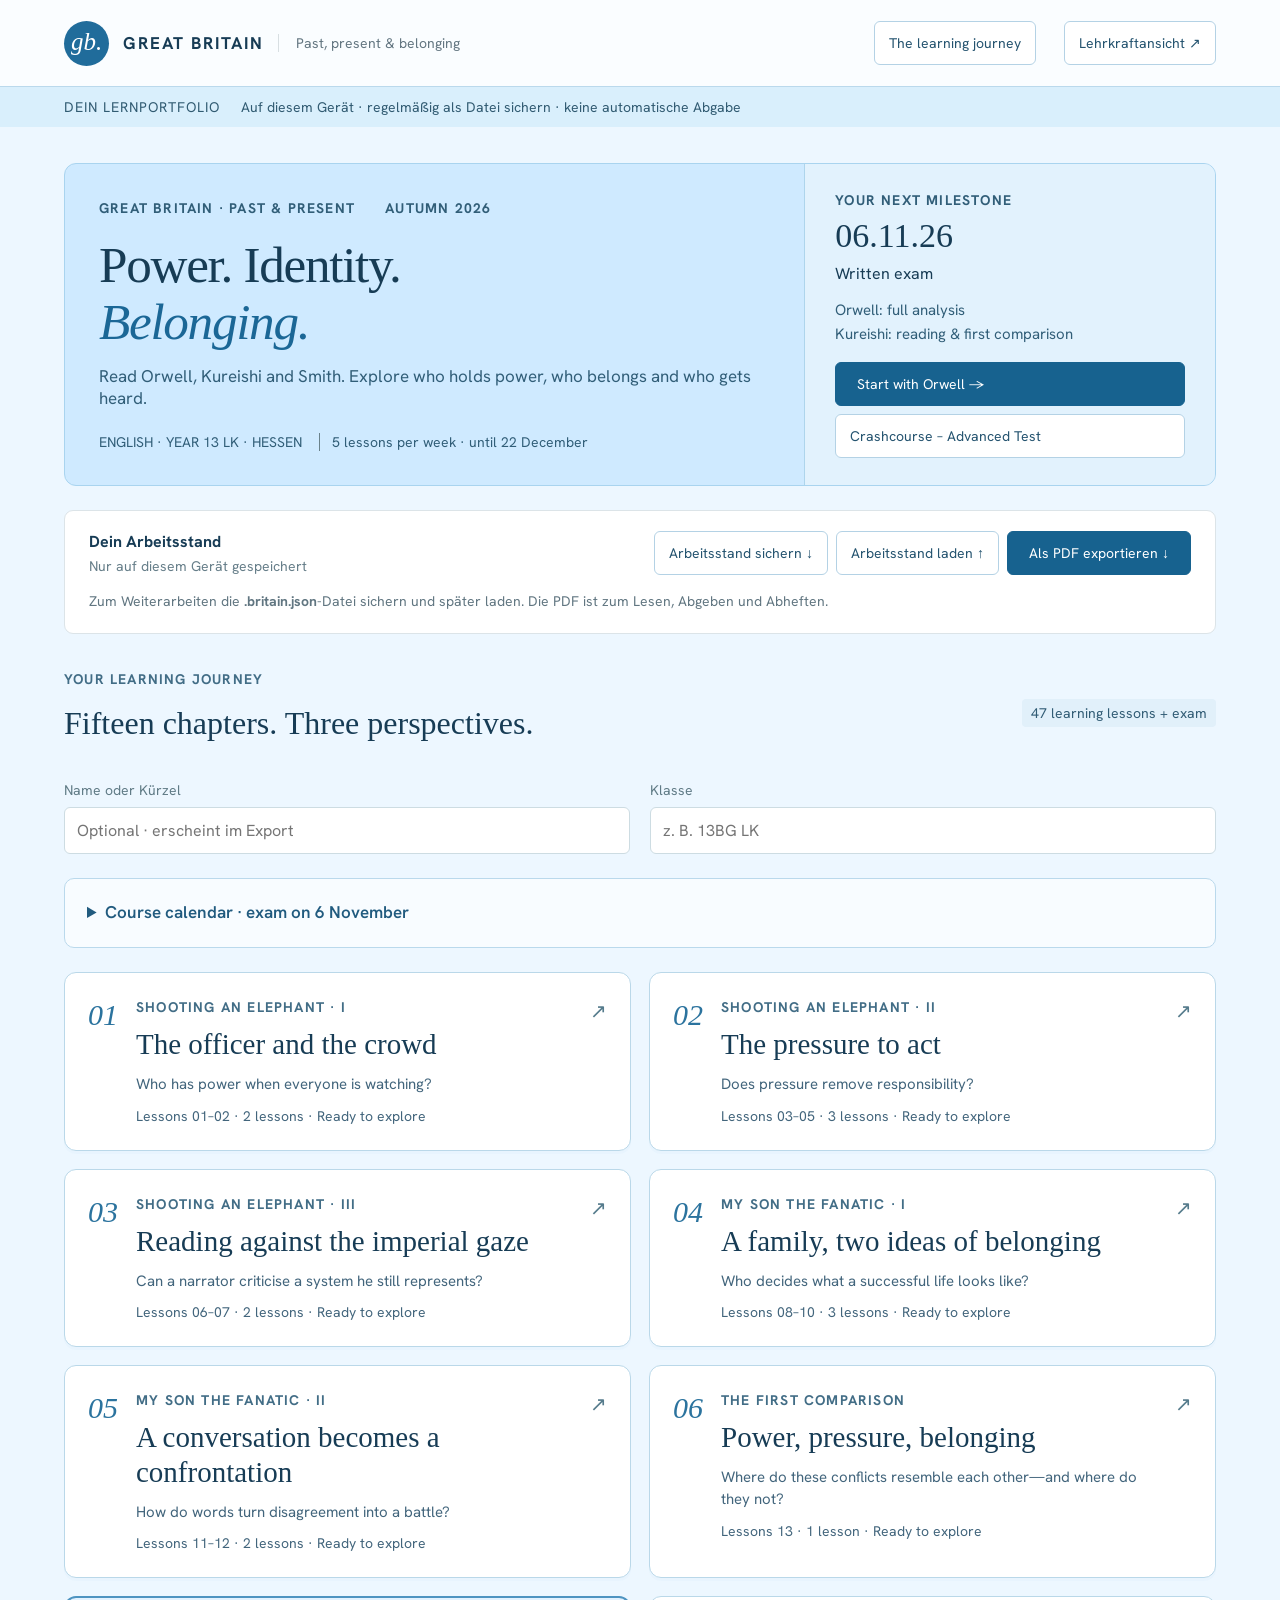
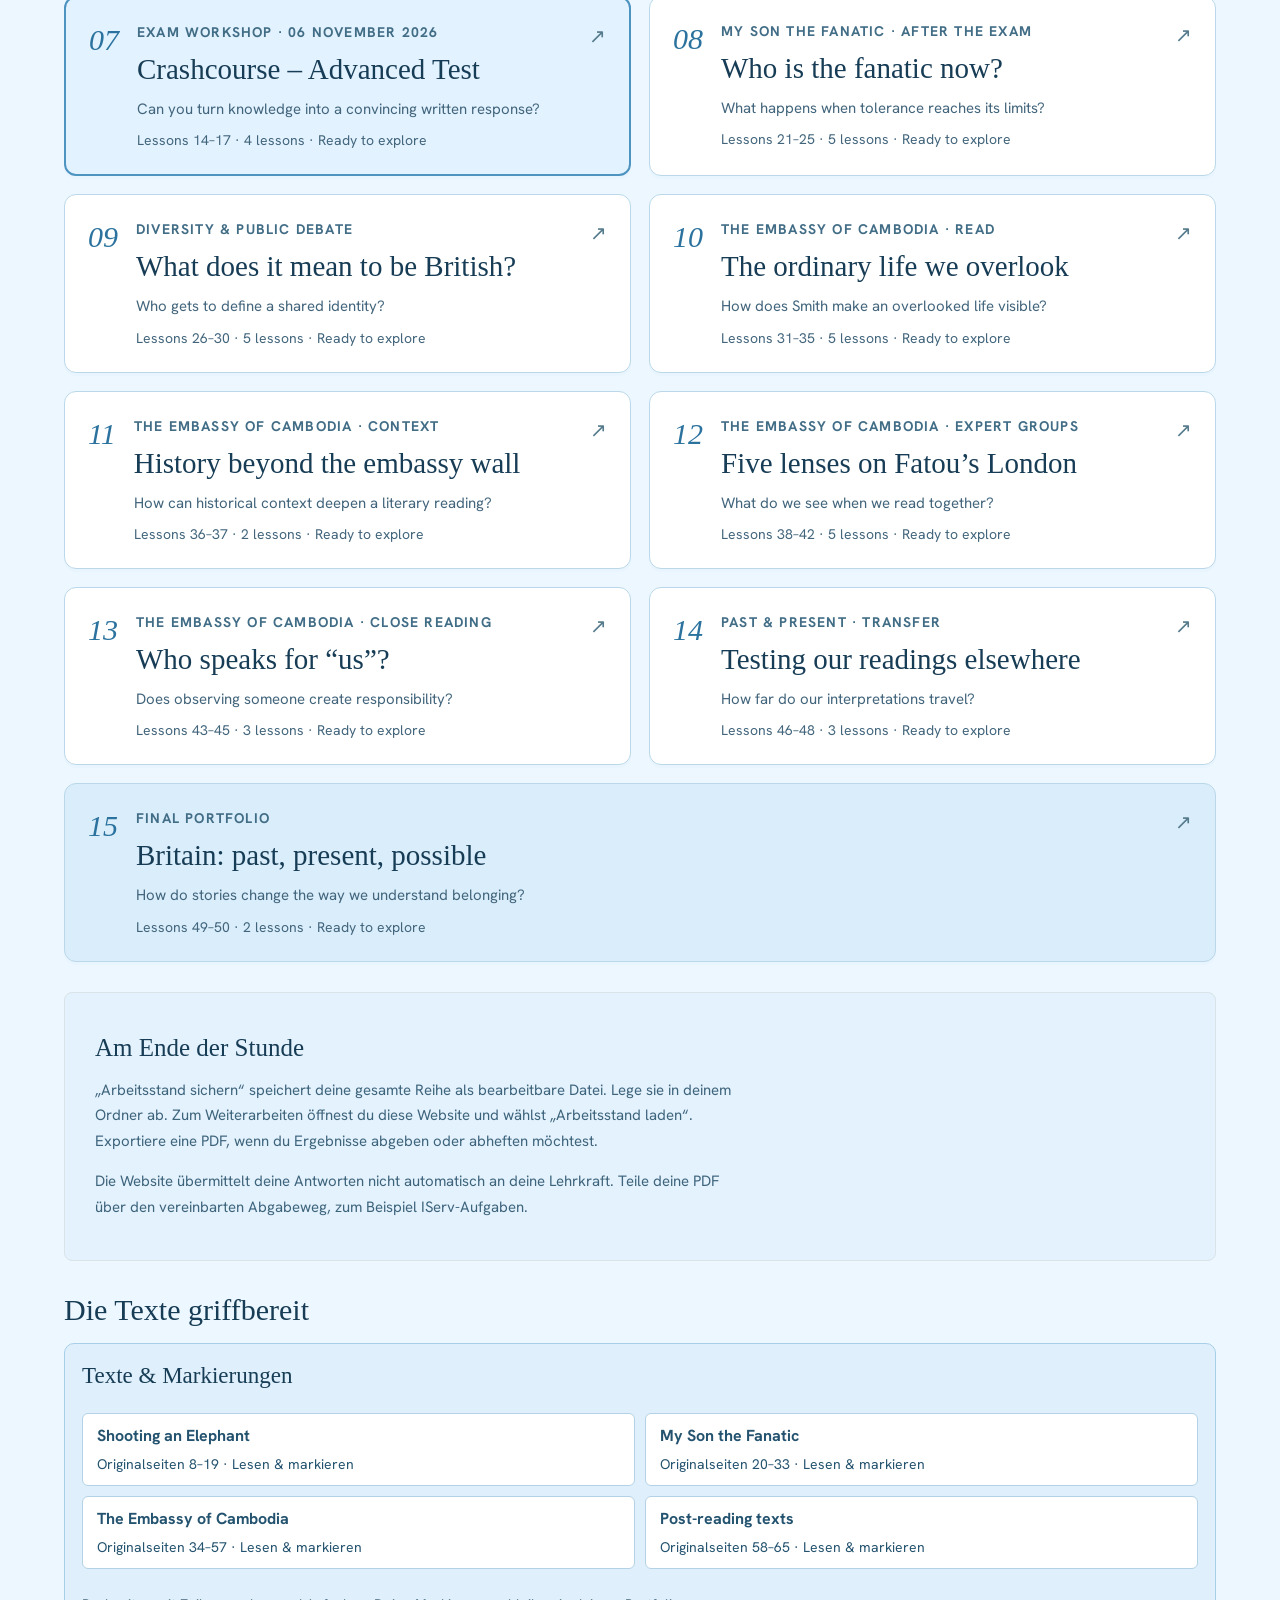
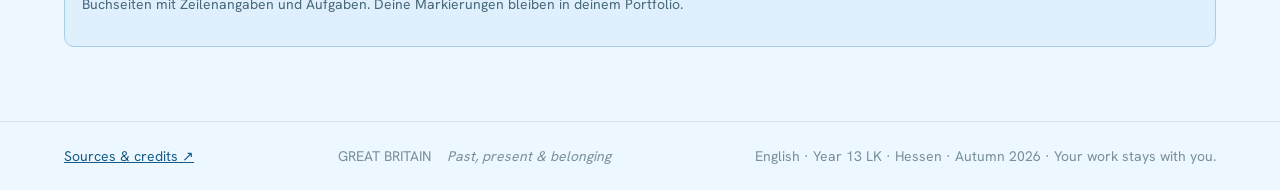
==== index.html @ 374d1ea5 "Add reading quizzes and chapter-specific shared class records" ====
<!doctype html>
<html lang="en"><head><meta charset="utf-8"><meta name="viewport" content="width=device-width,initial-scale=1"><title>Great Britain · Past, present & belonging</title><meta name="description" content="English Year 13 LK: Orwell, Kureishi and Smith. Personal learning portfolio and advanced exam workshop."><link rel="icon" href="data:image/svg+xml,%3Csvg xmlns='http://www.w3.org/2000/svg' viewBox='0 0 40 40'%3E%3Crect width='40' height='40' rx='10' fill='%2317638f'/%3E%3Ctext x='20' y='29' text-anchor='middle' font-size='29' fill='%23fff' font-family='Georgia'%3Eg%3C/text%3E%3C/svg%3E"><link rel="stylesheet" href="style.css"><link rel="stylesheet" href="course.css?v=20261002-1"></head><body><a class="skip-link" href="#overview">Skip to learning journey</a>
<header><a class="brand" href="#overview" aria-label="Great Britain course overview"><span class="brandmark">gb.</span><strong>GREAT BRITAIN</strong><span class="brand-sub">Past, present & belonging</span></a><div class="header-right"><button id="overview-link" class="quiet">The learning journey</button><button id="role" class="quiet">Lehrkraftansicht ↗</button></div></header>
<div class="demo" lang="de">DEIN LERNPORTFOLIO <span>Auf diesem Gerät · regelmäßig als Datei sichern · keine automatische Abgabe</span></div>
<main id="student">
 <section class="intro"><div class="intro-copy"><div class="eyebrow" id="chapter-theme">GREAT BRITAIN & IDENTITY <span>AUTUMN 2026</span></div><h1 id="chapter-title">Power. Identity.<br><i>Belonging.</i></h1><p id="chapter-intro">Explore a country through its places, voices and choices.</p><div class="meta" id="chapter-meta">ENGLISH · Q3 · Year 13 LK · HESSEN <span>5 lessons per week · until 22 December</span></div></div><aside class="course-anchor" aria-label="Course milestones"><span class="eyebrow">YOUR NEXT MILESTONE</span><strong>06.11.26</strong><span>Written exam</span><p>Orwell: full analysis<br>Kureishi: reading & first comparison</p><button class="primary" id="quick-start">Start with Orwell →</button><button class="quiet" id="quick-crash">Crashcourse – Advanced Test</button></aside></section>
 <section class="portfolio-bar" aria-label="Save and load your work" lang="de"><div><strong>Dein Arbeitsstand</strong><small id="save-status" role="status">Nur auf diesem Gerät gespeichert</small></div><div class="file-actions"><button class="quiet" id="save-work">Arbeitsstand sichern ↓</button><button class="quiet" id="load-work">Arbeitsstand laden ↑</button><button class="primary" id="export-pdf">Als PDF exportieren ↓</button></div><p>Zum Weiterarbeiten die <b>.britain.json</b>-Datei sichern und später laden. Die PDF ist zum Lesen, Abgeben und Abheften.</p><div id="file-result" role="status" hidden></div></section>
 <div id="overview"></div>
 <div id="lesson" hidden><nav class="steps" aria-label="Learning steps"></nav>
 <div class="input-toolbar"><button class="back-link" id="back-overview">← All chapters</button><button id="pencil-mode" class="quiet" aria-pressed="false" aria-controls="pencil-guide">✎ Apple Pencil</button></div>
 <details id="pencil-guide" class="pencil-guide" lang="de" hidden><summary>Mit dem Apple Pencil schreiben</summary><p>Die Schreibfelder sind jetzt größer. Aktiviere auf deinem iPad unter <b>Einstellungen → Apple Pencil → Kritzeln</b> die Handschrifterkennung und schreibe direkt in ein Textfeld. Das iPad wandelt deine Handschrift in Text um. Kontrolliere erkannte Wörter vor dem Export.</p><p>Du brauchst ein kompatibles iPad und einen unterstützten Stift. Die Website kann „Kritzeln“ nicht selbst einschalten; die Tastatur bleibt nutzbar.</p><a href="https://support.apple.com/de-de/guide/ipad/ipad355ab2a7/ipados" target="_blank" rel="noopener">Apples Anleitung öffnen ↗</a></details>
 <div class="workspace"><article id="content"></article><aside id="companion"></aside></div></div>
</main>
<main id="teacher" hidden></main>
<dialog id="import-dialog" lang="de" aria-labelledby="import-title"><h2 id="import-title">Arbeitsstand laden</h2><div id="import-preview"></div><p>Das Laden ersetzt die aktuell geöffneten Antworten der gesamten Reihe. Sichere deinen bisherigen Stand vorher, wenn du ihn behalten möchtest.</p><div class="dialog-actions"><button class="quiet" id="before-import">Bisherigen Stand sichern</button><button class="quiet" id="cancel-import">Abbrechen</button><button class="primary" id="confirm-import">Diesen Stand laden</button></div></dialog>
<dialog id="pdf-dialog" lang="de" aria-labelledby="pdf-title"><h2 id="pdf-title">Dein Portfolio als PDF</h2><p>Die PDF enthält deine Antworten, Notizen und Rückmeldungen. Sie wird auf diesem Gerät erstellt.</p><label for="pdf-scope">Umfang</label><select id="pdf-scope"><option value="all">Gesamte Reihe</option><option value="current">Aktuelles Kapitel</option></select><p class="source">Auf dem iPad: PDF öffnen → Teilen → „In Dateien sichern“. Zum späteren Bearbeiten zusätzlich „Arbeitsstand sichern“ verwenden.</p><div class="dialog-actions"><button class="quiet" id="cancel-pdf">Abbrechen</button><button class="primary" id="create-pdf">PDF erstellen</button></div><p id="pdf-status" role="status"></p></dialog>
<input id="work-file" type="file" accept=".json,.britain.json,application/json" hidden>
<footer><a href="sources.html" target="_blank" rel="noopener">Sources & credits ↗</a><span>GREAT BRITAIN <i>Past, present & belonging</i></span><span>English · Year 13 LK · Hessen · Autumn 2026 · Your work stays with you.</span></footer><div class="toast" id="toast" role="status" hidden></div>
<script src="jspdf.umd.min.js"></script><script src="course.js"></script><script src="learning-data.js?v=20261002-1"></script><script src="ai-config.js?v=20261002-1"></script><script src="learning-extras.js?v=20261002-1"></script><script src="portfolio.js?v=20261002-1"></script><script src="app.js?v=20261002-1"></script><script src="reader.js"></script>
</body></html>
---- style.css ----
@font-face{font-family:Hanken;src:url('hanken.woff2');font-display:swap}*{box-sizing:border-box}html{font-size:16px}body{margin:0;background:#f7f5f6;color:#381e27;font-family:Hanken,Arial,sans-serif}button,textarea{font:inherit}button,a{touch-action:manipulation}button{cursor:pointer}button:focus-visible,a:focus-visible,summary:focus-visible,textarea:focus-visible{outline:3px solid #cd8c37;outline-offset:4px}header{height:87px;display:flex;align-items:center;justify-content:space-between;padding:0 5%;background:white;border-bottom:1px solid #e1e6e8}.brand{display:flex;align-items:center;gap:14px;text-decoration:none;color:inherit}.brandmark{font:italic 34px Georgia;background:#6a2037;color:white;border-radius:50%;width:45px;height:45px;text-align:center;padding-top:2px}.brand strong{letter-spacing:3px;font-size:17px}.brand-sub{border-left:1px solid #d8dfe2;padding-left:17px;color:#637681;font-size:14px}.header-right{display:flex;align-items:center;gap:28px}.class,.eyebrow{font-size:12px;font-weight:700;letter-spacing:1.8px}.quiet{border:1px solid #cad6da;border-radius:6px;background:white;padding:10px 14px;font-size:14px;color:#381e27}.demo{padding:9px 5%;background:#efe6ea;color:#4a606c;font-size:12px;letter-spacing:1px}.demo span{letter-spacing:0;margin-left:16px}main{max-width:1440px;margin:auto;padding:36px 5% 50px}.intro{display:grid;grid-template-columns:1.65fr 1fr;background:#4b1426;border-radius:12px;overflow:hidden;color:white}.intro-copy{padding:30px 34px}.eyebrow{color:#708591}.intro .eyebrow{color:#eed0d9}.eyebrow span{margin-left:25px;font-size:11px;opacity:.65}h1{font:normal clamp(36px,4vw,60px)/1.12 Georgia,serif;letter-spacing:-1.7px;margin:19px 0 14px}h1 i{color:#e7b8c5;font-weight:normal}.intro p{font-size:17px;color:#f0dfe4;margin:0 0 24px}.meta{font-size:13px;color:#ead4dd;display:flex;gap:5px;flex-wrap:wrap}.meta span{border-left:1px solid #6a828b;margin-left:12px;padding-left:12px}.landscape{position:relative;background:#cdeafa;min-height:215px}.landscape span{position:absolute;bottom:20px;right:20px;font-size:11px;letter-spacing:2px;color:white;text-shadow:0 1px 4px black}.steps{display:flex;border-bottom:1px solid #d8e1e5;margin:30px 0 28px;gap:10px}.steps button{flex:1;text-align:left;border:0;background:transparent;padding:14px 8px 19px;color:#627682;font-size:15px;border-bottom:3px solid transparent}.steps button span{display:inline-flex;align-items:center;justify-content:center;border:1px solid #d0dce1;border-radius:50%;width:29px;height:29px;margin-right:9px;font-size:12px}.steps button[aria-current]{color:#77253b;border-bottom-color:#77253b;font-weight:700}.steps button[aria-current] span{background:#77253b;color:white;border-color:#77253b}.workspace{display:grid;grid-template-columns:minmax(0,1fr) 280px;gap:34px}article#content{background:white;border:1px solid #e1e6e8;border-radius:9px;padding:32px 42px;min-height:530px}.content-top{display:flex;justify-content:space-between;align-items:center;gap:15px}.content-top .eyebrow{font-size:11px}.tag{font-size:12px;color:#6a7a83;background:#f0f4f5;padding:5px 9px;border-radius:4px}h2{font:normal 30px/1.25 Georgia;margin:14px 0}h3{font:normal 22px/1.3 Georgia}.lead{color:#5a6f7a;line-height:1.65;margin:10px 0 25px;font-size:16px}.story{border-top:1px solid #e5ebed;padding-top:10px;counter-reset:para}.story p{font:18px/1.95 Georgia;color:#34434a;position:relative;margin:19px 0;padding-left:28px}.story p:before{counter-increment:para;content:counter(para);position:absolute;left:0;top:4px;font:11px Hanken,Arial;color:#90a0a7}.story p:first-child:first-letter{font-size:42px;float:left;line-height:1.2;margin-right:4px}.source{font-size:12px;color:#70828b;line-height:1.6}.actions{margin-top:28px;border-top:1px solid #e0e8eb;padding-top:22px;display:flex;justify-content:space-between;gap:16px;align-items:center}.primary{background:#77253b;color:white;border:1px solid #77253b;padding:12px 21px;border-radius:6px;font-size:14px}.primary:hover{background:#8d354a}.secondary{padding:12px 18px;border:1px solid #cbd7dc;background:white;border-radius:6px;color:#294957;font-size:14px}.actions small{font-size:12px;color:#73848d}.aside-heading{font-size:11px;letter-spacing:2px;display:flex;justify-content:space-between;padding:3px 0 18px;color:#65808b}.aside-heading span{font-size:19px}aside section{padding:19px 0;border-top:1px solid #d7e0e5}aside h2{font-size:28px;line-height:1.3}aside p{color:#667a85;font-size:14px;line-height:1.7}details{border-top:1px solid #d7e0e5;padding:17px 0}summary{cursor:pointer;font-size:15px;font-weight:600}dl{font-size:14px}dt{margin-top:17px;color:#294c59}dd{margin:5px 0;color:#6b7c86;line-height:1.5}.note label{font:20px Georgia}.note textarea{margin-top:14px;height:125px;background:#edf1f3;border:1px solid #d9e1e5;padding:12px;font-size:14px;width:100%;border-radius:5px;resize:vertical}.note small{font-size:12px;color:#6d808b;display:block;margin-top:8px}textarea{color:#233f4c}textarea::placeholder{color:#7d8c95}footer{max-width:1440px;margin:auto;padding:25px 5%;border-top:1px solid #dae3e7;display:flex;justify-content:space-between;color:#78909b;font-size:12px;gap:20px}footer i{margin-left:12px}.dilemma{display:grid;grid-template-columns:1fr 1fr;gap:20px}.field label{font-size:15px;display:block;font-weight:600;margin-bottom:10px}.field textarea{width:100%;min-height:150px;border:1px solid #ced9df;border-radius:6px;padding:15px;line-height:1.6;resize:vertical}.field small{display:block;color:#647985;font-size:13px;margin:8px 0 22px}.field.full{margin-top:24px}.writing{min-height:320px!important;font-family:Georgia!important;font-size:18px!important;line-height:1.9!important}.word-count{text-align:right;color:#6d7e88;font-size:12px;margin-top:8px}.prompt{background:#eef3f5;border-left:3px solid #829da8;padding:14px 18px;font-size:15px;line-height:1.7;margin:22px 0}.check{display:flex;gap:12px;margin:18px 0;font-size:16px;line-height:1.5}.check input{width:19px;height:19px;accent-color:#254d5d}.review-text{white-space:pre-wrap;font:17px/1.8 Georgia;background:#f7f5f6;padding:20px;border-radius:6px;max-height:360px;overflow:auto}.success{background:#e5f0ed;padding:17px;border-radius:6px;color:#24574e;line-height:1.6}.teacher-heading{display:flex;align-items:center;justify-content:space-between;gap:24px;margin:20px 0 36px}.teacher-heading h1{font-size:42px}.teacher-heading p{color:#607985}.teacher-layout{display:grid;grid-template-columns:290px 1fr;gap:30px}.submissions h2{font-size:24px}.submissions h2 span{font:12px Hanken;display:block;margin-top:8px;color:#748b95}.submission{display:block;width:100%;text-align:left;padding:20px;margin:12px 0;background:white;border:1px solid #dce4e8;border-radius:7px;color:#244652}.submission strong{display:block;font-size:16px}.submission span{display:block;font-size:13px;color:#74858c;margin-top:7px}.submission.selected{border:2px solid #345966;background:#edf3f5}.teacher-paper{background:white;border:1px solid #dce4e8;border-radius:9px;padding:32px}.toast{position:fixed;bottom:24px;left:50%;transform:translateX(-50%);padding:14px 22px;border-radius:7px;background:#5b1b30;color:white;box-shadow:0 5px 20px #0002;font-size:14px;z-index:3}.feedback{margin-top:20px;background:#e9f2ef;padding:18px;border-radius:6px}.feedback p{white-space:pre-wrap}.empty{padding:40px 0;color:#70838e;line-height:1.8}button:disabled{cursor:default;opacity:.5}[hidden]{display:none!important}@media(min-width:1500px){main{padding-left:60px;padding-right:60px}}@media(max-width:1050px){.brand-sub{display:none}.workspace{grid-template-columns:minmax(0,1fr) 230px;gap:20px}article#content{padding:25px}.steps button{font-size:13px}.intro-copy{padding:25px}.meta span{display:none}}@media(max-width:760px){header{height:74px;padding:0 5%;gap:10px}.class{display:none}.quiet{font-size:12px;padding:9px}.brand{gap:9px}.brand strong{font-size:14px}.demo{font-size:10px;line-height:1.7}.demo span{display:block;margin:0}main{padding-top:22px}.intro{grid-template-columns:1fr}.intro-copy{padding:24px}.intro h1{font-size:39px}.intro .eyebrow span{display:none}.landscape{min-height:100px;background-position:center 40%}.landscape span{font-size:10px;bottom:12px}.steps{display:grid;grid-template-columns:1fr 1fr;gap:0;margin-top:16px}.steps button{padding:12px 3px;font-size:13px}.workspace,.teacher-layout{grid-template-columns:1fr}.workspace aside{display:grid;grid-template-columns:1fr;gap:0}.story p{font-size:17px;padding-left:20px}article#content{padding:22px 19px}.dilemma{grid-template-columns:1fr}.actions{flex-wrap:wrap}.teacher-heading{display:block}.teacher-heading h1{font-size:34px}.teacher-heading button{margin-top:15px}.teacher-paper{padding:22px}footer{flex-direction:column;line-height:1.6}.eyebrow{font-size:11px}h2{font-size:27px}}

/* Tablet reading and native Apple Pencil text entry. */
.input-toolbar{display:flex;align-items:center;justify-content:space-between;gap:16px;margin:-8px 0 20px}.input-toolbar>span{font-size:11px;letter-spacing:1.8px;color:#708591}.input-toolbar button{min-height:44px;font-size:14px}.input-toolbar button[aria-pressed="true"]{background:#77253b;color:white;border-color:#77253b}.pencil-guide{padding:20px 24px;margin:0 0 24px;background:#e9f0f3;border:1px solid #cbdbe1;border-radius:8px;font-size:15px;line-height:1.65}.pencil-guide p{margin:8px 0;color:#4c6572}.pencil-guide a{color:#234e60;display:inline-block;min-height:44px;padding-top:10px}.pencil-mode .field textarea{min-height:250px;font-size:20px;line-height:1.9;padding:22px}.pencil-mode .field .writing{min-height:440px!important;font-size:21px!important;line-height:2!important}.pencil-mode .note textarea{min-height:210px;font-size:18px;line-height:1.8;padding:18px}textarea{scroll-margin-block:90px;max-width:100%;font-size:16px}.field textarea{font-size:16px}.note textarea{font-size:16px}.check{min-height:44px;align-items:center}.check input{flex-shrink:0}.quiet,.primary,.secondary,summary{min-height:44px}summary{display:list-item;padding:10px 0}details{padding:7px 0}.steps button{min-height:54px;font-size:14px}.workspace>*,.teacher-layout>*{min-width:0}.review-text, .story, .feedback{overflow-wrap:anywhere}
@media(min-width:761px) and (max-width:900px){.workspace{grid-template-columns:1fr}.workspace aside{display:grid;grid-template-columns:1fr 1fr;gap:0 28px}.aside-heading{grid-column:1/-1}article#content{padding:30px 36px}.intro{grid-template-columns:1.8fr 1fr}.intro h1{font-size:42px}.intro .eyebrow span{display:none}.teacher-layout{grid-template-columns:230px minmax(0,1fr);gap:20px}.teacher-paper{padding:24px}.teacher-heading h1{font-size:36px}.header-right{gap:14px}.class{font-size:11px}.steps button{padding-left:2px;padding-right:2px}.steps button span{margin-right:5px}}
@media(pointer:coarse){textarea{font-size:16px}.field textarea{min-height:190px}.note textarea{min-height:150px}.steps button{min-height:60px}.quiet,.primary,.secondary{padding-top:13px;padding-bottom:13px}}
@media(max-width:760px){.pencil-guide{padding:18px}.pencil-mode .field .writing{min-height:350px!important}.input-toolbar{margin-top:0}}
@media(prefers-reduced-motion:reduce){html{scroll-behavior:auto}}
---- course.css ----
.portfolio-bar{background:white;border:1px solid #dce4e8;border-radius:9px;padding:20px 24px;margin:24px 0;display:flex;flex-wrap:wrap;align-items:center;justify-content:space-between;gap:15px}.portfolio-bar strong{font-size:16px}.portfolio-bar small{display:block;color:#667e89;font-size:12px;margin-top:5px}.portfolio-bar p{flex-basis:100%;font-size:13px;color:#617681;margin:0;line-height:1.65}.file-actions{display:flex;gap:8px;flex-wrap:wrap}.file-actions button{font-size:13px}.overview-heading{display:flex;justify-content:space-between;align-items:center;margin:34px 0 20px;gap:16px}.overview-heading h2{font-size:32px}.chapter-grid{display:grid;grid-template-columns:1fr 1fr;gap:18px}.chapter-card{display:flex;align-items:flex-start;gap:18px;text-align:left;padding:25px 23px;background:white;border:1px solid #dbe4e8;border-radius:9px;color:#381e27;transition:border-color .2s,transform .2s}.chapter-card:hover{border-color:#608694;transform:translateY(-2px)}.chapter-card:last-child{grid-column:1/-1;background:#e8eff2}.chapter-number{font:italic 30px Georgia;color:#91a8b2}.card-content{display:flex;flex-direction:column;gap:11px;flex:1}.card-content .eyebrow{font-size:10px;letter-spacing:1.5px}.card-content strong{font:27px/1.2 Georgia}.card-content>span:not(.eyebrow){font-size:15px;color:#657d89;line-height:1.5}.card-content small{font-size:12px;color:#688390}.card-arrow{font-size:20px;color:#557b8c}.profile-fields{display:flex;gap:20px;margin:24px 0}.profile-fields label{display:block;flex:1;font-size:13px;color:#607b86}.profile-fields input{display:block;width:100%;margin-top:8px;padding:12px;border:1px solid #cddce2;border-radius:6px;background:#fff;color:#294652;font:16px Hanken,Arial}.end-of-lesson{margin-top:30px;padding:25px 30px;border:1px solid #d9e3e8;border-radius:8px}.end-of-lesson h2{font-size:25px}.end-of-lesson p{font-size:15px;line-height:1.7;color:#58737f;max-width:80ch}.back-link{border:0;background:transparent;color:#3e687b;padding:12px 0;min-height:44px;font-size:14px}.material-links{display:flex;flex-direction:column;gap:6px;margin:12px 0}.material-links a{color:#355e72;font-size:14px;line-height:1.6;padding:8px 0;overflow-wrap:anywhere;text-underline-offset:4px}.select-label{display:block;font-size:15px;margin:12px 0}select{font:16px Hanken,Arial;background:white;border:1px solid #cbd9df;color:#381e27;padding:12px;border-radius:6px;max-width:100%}.answers-review{margin-bottom:24px}.teacher-notice{padding:24px;border:1px solid #d4e0e5;background:#eaf0f3;border-radius:8px;font-size:15px;line-height:1.7}.teacher-notice button{margin-right:10px}.week-strip{display:grid;grid-template-columns:repeat(5,1fr);gap:12px;margin:24px 0}.week-strip>div{background:white;border:1px solid #dbe3e7;padding:16px;border-radius:7px}.week-strip span{display:block;font-size:13px;line-height:1.6;margin-top:9px;color:#66808b}.teacher-unit{margin:15px 0;background:white;border:1px solid #dce5e9;border-radius:8px;padding:20px 25px}.teacher-unit summary{font:23px/1.5 Georgia}.teacher-unit summary span{font:14px Hanken;margin-right:12px;color:#72909b}.teacher-unit summary small{font:12px Hanken;float:right;color:#71909a;margin-top:8px}.teacher-unit h4{font-weight:600;font-size:15px;margin-top:25px}.teacher-unit .review-text{max-height:250px}dialog{color:#381e27;border:1px solid #c9d8df;border-radius:12px;padding:30px;max-width:620px;width:calc(100% - 32px);max-height:85dvh;overflow:auto;box-shadow:0 20px 80px #10263033}dialog::backdrop{background:#10263177}dialog h2{margin-top:0}dialog p{line-height:1.7;font-size:15px}dialog label{display:block;margin:20px 0 10px}.dialog-actions{display:flex;gap:10px;justify-content:flex-end;flex-wrap:wrap;margin-top:24px}#file-result{width:100%;font-size:14px;line-height:1.8;color:#355d6d}#file-result a{color:#214b60;margin:0 8px;text-underline-offset:4px}#file-result button{margin-left:10px}#pdf-status{color:#815027}#content .field:first-child{margin-top:0}.content-top .tag{max-width:50%;text-align:right}a:focus-visible,input:focus-visible,select:focus-visible{outline:3px solid #bd8a4c;outline-offset:3px}.toast{max-width:calc(100vw - 28px);width:max-content;line-height:1.5}header .quiet{white-space:nowrap}
@media(max-width:1050px){.brand-sub{display:none}.portfolio-bar{padding:18px}.file-actions{width:100%}.week-strip{grid-template-columns:repeat(3,1fr)}}
@media(max-width:760px){.chapter-grid{grid-template-columns:1fr}.chapter-card:last-child{grid-column:auto}.chapter-card{padding:22px 18px}.card-content strong{font-size:25px}.overview-heading{align-items:flex-start}.overview-heading h2{font-size:28px}.overview-heading .tag{display:none}.profile-fields{flex-direction:column;gap:14px}.file-actions button{flex:1 1 auto}.week-strip{grid-template-columns:1fr 1fr}.header-right{gap:6px}header .quiet{font-size:11px;padding:10px 8px}#overview-link{max-width:90px;white-space:normal}.brand strong{letter-spacing:1px;font-size:12px}.brandmark{width:36px;height:36px;font-size:28px}header{padding:0 4%}.teacher-unit{padding:15px}.teacher-unit summary{font-size:21px}.teacher-unit summary small{float:none;display:block;margin-left:0}.end-of-lesson{padding:18px}.content-top .tag{display:none}.portfolio-bar p{font-size:12px}}
@media(prefers-reduced-motion:reduce){.chapter-card{transition:none}.chapter-card:hover{transform:none}}

/* Burgundy teaching edition */
.eyebrow{font-size:14px;letter-spacing:1.4px}.intro .eyebrow span{font-size:12px} .landscape{background-position:center 38%;min-height:230px} .intro{grid-template-columns:1.65fr 1fr}.intro h1{font-size:clamp(36px,4vw,57px)}.source{font-size:14px}.material-links a,a{color:#77253b}.intro a{color:white}.chapter-number{color:#77253b!important}.chapter-card:hover{border-color:#77253b!important}.visual-pair{display:grid;grid-template-columns:1fr 1fr;gap:18px}.lesson-figure{margin:20px 0}.lesson-figure img{width:100%;height:auto;max-height:420px;object-fit:contain;border-radius:6px;background:#f2ecef}.lesson-figure figcaption{font-size:14px;line-height:1.5;color:#65515a;margin-top:7px}.reading-card{border-left:3px solid #77253b;background:#f7f1f3;padding:18px 22px;line-height:1.7;margin:20px 0}.reading-card h3{margin-top:0}.reading-card ul,.reading-card ol{padding-left:22px}.schedule-table{border-collapse:collapse;width:100%;font-size:15px;line-height:1.5}.schedule-table td,.schedule-table th{border-bottom:1px solid #ddd;padding:12px;text-align:left;vertical-align:top}.schedule-wrap{overflow:auto}.reading-card a{overflow-wrap:anywhere}.chapter-card{min-height:155px}.source-note{font-size:14px;line-height:1.6;color:#66535c}.intro-copy{align-self:center}.check input{accent-color:#77253b}.brandmark{background:#77253b}.toast{max-width:90vw}.skip-link{position:absolute;left:10px;top:-80px;background:white;padding:12px;z-index:9}.skip-link:focus{top:10px}@media(max-width:760px){.visual-pair{grid-template-columns:1fr}.intro{grid-template-columns:1fr}.landscape{min-height:170px}.header-right{gap:8px}.brand strong{font-size:12px;letter-spacing:1px}.brandmark{width:36px;height:36px;font-size:28px}.header-right button{font-size:12px}.intro .eyebrow span{display:block;margin:10px 0 0}}
/* Sky-blue reading edition */
:root{--ink:#173c55;--muted:#41677e;--blue:#146393;--line:#bad9ec;--sky:#d9effd}body{background:#edf7ff;color:var(--ink)}a,.material-links a,.back-link{color:#145b87}header{background:#fafdff;border-color:var(--line)}.brandmark{background:#206c9b;font-size:25px;padding-top:7px}.brand strong{letter-spacing:2px}.demo{background:#d9effc;color:#315b72;font-size:14px;line-height:1.6}.intro{background:#cfeaff;color:var(--ink);grid-template-columns:minmax(0,1.8fr) minmax(250px,1fr);border:1px solid #a9d4ef}.intro h1{font-size:clamp(38px,4vw,59px);letter-spacing:-1.3px}.intro h1 i{color:#1b6796}.intro p,.intro .eyebrow,.meta{color:#315e78}.intro .eyebrow span{opacity:1;font-size:14px}.intro-copy{padding:30px 34px}.course-anchor{padding:27px 30px;background:#e2f2fd;border-left:1px solid #aed5ec;display:flex;flex-direction:column;align-items:flex-start;justify-content:center;gap:8px}.course-anchor strong{font:34px Georgia}.course-anchor p{margin:6px 0 8px;line-height:1.6;font-size:15px}.course-anchor button{width:100%;font-size:14px;text-align:left}.eyebrow,.card-content .eyebrow,.content-top .eyebrow,.aside-heading{font-size:14px;letter-spacing:1.2px;color:#426d86}.tag{font-size:14px;background:#e1f0fa;color:#315c75}.primary{background:#17628f;border-color:#17628f;color:white}.primary:hover{background:#0e4c73}.quiet{color:#24536f;border-color:#b4d2e5}.secondary{color:#24536f}.chapter-card{color:var(--ink);border-color:#bad8e9;border-radius:12px;box-shadow:0 3px 0 #d8edf944}.chapter-card:hover{border-color:#327fae!important}.chapter-number{color:#2b739e!important}.chapter-card:last-child{background:#d9edfb}.card-content>span:not(.eyebrow),.card-content small{color:#42657c}.card-content small,.portfolio-bar small,.portfolio-bar p,.file-actions button,.profile-fields label,.meta,.word-count,footer{font-size:14px}.card-content strong{font-size:29px}.chapter-card[data-chapter="crashcourse"]{border:2px solid #4e94c1;background:#e2f2ff}.steps button[aria-current]{color:#145e8c;border-color:#145e8c}.steps button[aria-current] span{background:#145e8c;border-color:#145e8c}.reading-card{border-left-color:#448ab8;background:#eaf5fd}.reading-card p,.reading-card li{font-size:16px}.review-text{background:#f0f7fc}.source,.source-note,.lead,.note small,aside p,dd{color:#47687c}.source-reference{border-bottom:1px solid var(--line);padding-bottom:18px}.source{font-size:14px}.input-toolbar button[aria-pressed="true"]{background:#17628f;border-color:#17628f}.check input{accent-color:#17628f}.toast{background:#174c6e}.schedule-panel{border:1px solid var(--line);border-radius:10px;background:#f8fcff;padding:12px 22px;margin:24px 0}.schedule-panel>summary{font-size:17px;color:#215b7f}.schedule-panel p{font-size:15px;line-height:1.7;color:#41677e}.schedule-table th{background:#dceffc}.schedule-table td{min-width:100px}.schedule-table tr:nth-child(5){background:#e6f4ff}.scaffold{border:1px solid #c3dfef;padding:8px 18px;border-radius:8px;margin:15px 0;background:#f5fbff}.scaffold p{line-height:1.75;font-size:16px}.practice-text{font:18px/1.85 Georgia,serif}.practice-text p{font-size:18px}.practice-text b{font:14px Hanken,Arial;color:#356d8b;margin-right:8px}.practice-companion .reading-card{padding:12px;background:white}.practice-companion .practice-text p{font-size:16px}.practice-companion{max-height:70vh;overflow:auto}.workspace aside h2{color:#204c69}.end-of-lesson{background:#e3f2fd}.end-of-lesson p{color:#3e647c}.pencil-guide{background:#dff1fe}.field textarea{border-color:#abcde3;background:#fcfeff}.field textarea:focus{background:#fff}.teacher-notice{background:#e0f1fd}.teacher-unit{color:var(--ink)}.teacher-unit summary small{font-size:14px}.teacher-unit summary span{font-family:Hanken,Arial}.actions button{min-height:48px}.steps{scroll-margin-top:20px}button:focus-visible,a:focus-visible,summary:focus-visible,textarea:focus-visible,input:focus-visible,select:focus-visible{outline:3px solid #156596;outline-offset:4px}.pencil-mode .field textarea{background:repeating-linear-gradient(#fff,#fff 37px,#eaf4fb 38px);line-height:38px}dialog{color:var(--ink)}.intro a{color:#174c6e}
@media(max-width:760px){.intro{grid-template-columns:1fr}.course-anchor{border-left:0;border-top:1px solid #afd5ec;padding:22px 24px;display:grid;grid-template-columns:1fr 1fr}.course-anchor .eyebrow,.course-anchor p{grid-column:1/-1}.course-anchor strong{font-size:30px}.course-anchor button{font-size:14px;padding:12px;min-height:54px}.intro h1{font-size:40px}.header-right button,header .quiet{font-size:14px}.brand strong{font-size:13px}.brandmark{width:38px;min-width:38px;font-size:22px}.brand-sub{display:none}.portfolio-bar p{font-size:14px}.demo{font-size:14px}.card-content .eyebrow{font-size:14px}.schedule-panel{padding:10px 15px}.profile-fields{margin:18px 0}.steps button{font-size:14px}.intro .eyebrow span{display:block}.meta span{display:block;margin-left:0;border:0;padding:0}.practice-companion{max-height:none}.teacher-heading h1{font-size:33px}}
@media(max-width:420px){.brand strong{max-width:65px;line-height:1.4}.header-right{gap:5px}.header-right button{padding:7px;font-size:13px}.intro h1{font-size:36px}.course-anchor{display:flex;align-items:stretch}.actions>*{flex:1}.chapter-card{gap:12px}.chapter-number{font-size:25px}}
.in-chapter .intro{grid-template-columns:minmax(0,1fr) 295px}.in-chapter .intro-copy{padding:25px 30px}.in-chapter .intro h1{font-size:40px}.in-chapter .course-anchor{padding:20px}.in-chapter .course-anchor>p,.in-chapter .course-anchor>.eyebrow{display:none}.in-chapter .course-anchor>strong{font-size:25px}.in-chapter .course-anchor button{min-height:44px}.in-chapter .portfolio-bar{margin:18px 0;padding:15px 22px}.in-chapter .portfolio-bar>p{display:none}.in-chapter .steps{margin:18px 0}.in-chapter main{padding-top:24px}
@media(max-width:760px){.in-chapter .intro{grid-template-columns:1fr}.in-chapter .intro h1{font-size:34px}.in-chapter .course-anchor{display:none}.in-chapter .intro-copy{padding:20px}.in-chapter .portfolio-bar{padding:15px}.in-chapter .meta{font-size:14px}}
.reader-sidebar{border:1px solid #a8cfe8;background:#dff0fc;padding:17px;border-radius:10px;margin-bottom:24px}.reader-sidebar h3{margin:0 0 12px;font-size:23px}.reader-launch{display:block;width:100%;text-align:left;margin:10px 0;line-height:1.5;white-space:normal}.reader-launch b{display:block;font-size:16px}.reader-launch span{display:block;font-size:14px;margin-top:6px}.overview-readings{margin-top:30px}.overview-readings .reader-sidebar{display:grid;grid-template-columns:repeat(2,1fr);gap:10px}.overview-readings .reader-sidebar h3,.overview-readings .reader-sidebar p{grid-column:1/-1}.overview-readings .reader-launch{margin:0}#reader{width:min(1250px,97vw);max-width:none;height:95dvh;max-height:95dvh;padding:0;border-radius:12px;overflow:auto;background:#f3f9fe}#reader .reader-head{display:flex;align-items:center;justify-content:space-between;padding:16px 22px;background:#dff0fd;gap:20px}#reader h2{font-size:27px;margin:6px 0}#reader .reader-head button{flex-shrink:0}.reader-tools{display:flex;align-items:center;gap:8px;flex-wrap:wrap;padding:12px 20px;background:#f7fbff;position:sticky;top:0;z-index:2;box-shadow:0 2px 8px #173c5515}.reader-tools label{margin:0;font-size:14px}.reader-tools select{padding:10px;font-size:16px}.reader-tools button{font-size:14px}.reader-help{padding:0 20px;font-size:14px!important;color:#47687c}.reader-scroll{overflow:auto;max-height:62dvh;background:#d1e2ed;padding:18px;overscroll-behavior:contain}.reader-sheet{position:relative;width:100%;margin:auto;max-width:none;background:white;line-height:0}.reader-sheet img{display:block;width:100%;height:auto;user-select:none;-webkit-user-drag:none}.reader-sheet canvas{position:absolute;inset:0;width:100%;height:100%;pointer-events:none}.is-marking .reader-sheet canvas{pointer-events:auto;touch-action:none;cursor:crosshair}.is-marking #reader-mark{background:#17628f;color:white;border-color:#17628f}.reader-notes{padding:12px 20px}.reader-notes label{font-size:15px;margin:0 0 8px;display:block}.reader-notes textarea{width:100%;height:90px;font:17px/1.6 Hanken,Arial;padding:12px;border:1px solid #a8cbe1;border-radius:7px}.pencil-mode .reader-notes textarea{min-height:160px;font-size:20px}.reader-actions{display:flex;align-items:center;gap:12px;flex-wrap:wrap;padding:0 20px 12px}.reader-actions a{font-size:15px;min-height:44px;padding:12px 0}#reader-status{padding:0 20px 15px;font-size:15px;line-height:1.7}#reader-status a{margin:0 8px}#reader-status button{margin:8px}.story-visual{margin:20px 0}.story-visual img{max-height:280px;width:100%;object-fit:cover;border-radius:8px;background:#d8eaf5}.story-visual figcaption{font-size:14px;color:#45677f;line-height:1.6;margin-top:7px}.story-visual.portrait img{object-fit:contain;background:#e9f4fc}
@media(max-width:760px){#reader{height:98dvh;max-height:98dvh;width:99vw}.reader-tools{padding:8px;gap:6px}.reader-tools label{font-size:14px}.reader-scroll{padding:5px;max-height:58dvh}.reader-help{padding:0 12px}.reader-tools button,.reader-tools select{padding:9px;font-size:14px;min-height:44px}.reader-head{padding:14px!important}.reader-head h2{font-size:22px!important}.overview-readings .reader-sidebar{grid-template-columns:1fr}.reader-actions{padding:0 12px 10px}.reader-notes{padding:12px}.reader-notes textarea{font-size:18px}.reader-tools #reader-undo{font-size:13px}.story-visual img{max-height:220px}}
#reader-quick-links{display:flex;flex-wrap:wrap;gap:8px;margin:0 0 20px}#reader-quick-links button{font-size:14px;min-height:46px;text-align:left}#reader-quick-links{display:none}@media(max-width:900px){#reader-quick-links{display:flex}}
/* October additions: touch-friendly checks and shared consolidation. */
.reading-quiz,.plenary-card{margin:2rem 0;padding:1.4rem;border:1px solid #9bc8df;border-radius:16px;background:#eef8ff}.reading-quiz fieldset{border:0;border-top:1px solid #c4deed;margin:1.1rem 0;padding:1rem 0}.reading-quiz legend{font-weight:650;padding:.4rem 0;line-height:1.5}.quiz-option{display:flex;align-items:flex-start;gap:.75rem;padding:.65rem;border-radius:8px;cursor:pointer}.quiz-option:hover{background:#dceffc}.quiz-option input{flex:0 0 auto;margin-top:.3rem;width:20px;height:20px}.reading-quiz select{width:100%;max-width:100%;white-space:normal;min-height:48px}.quiz-explanation{padding:.8rem;border-left:4px solid #38768b;background:white}.quiz-explanation span{display:block;margin-top:.4rem}.quiz-explanation.retry{border-color:#b57322}.plenary-dialog{width:min(920px,95vw);max-height:92dvh;padding:1.5rem;border:1px solid #9bc8df;border-radius:18px;background:#f4fbff;overflow:auto}.plenary-header{display:flex;justify-content:space-between;align-items:start;gap:1rem}.plenary-header h2{margin:.5rem 0}.plenary-dialog textarea{min-height:140px;width:100%;box-sizing:border-box}.plenary-dialog select{max-width:100%;min-height:48px}.plenary-shortcut{width:100%;margin-top:1rem}.ai-panel{margin:1rem 0;border:1px solid #bad4e5;padding:1rem;border-radius:10px;background:#f2f9fd;font-size:.92rem}.ai-panel summary{cursor:pointer;font-weight:650}.ai-code{display:block;margin:.5rem 0;width:min(100%,360px);min-height:44px}.ai-panel .check{align-items:start}.ai-feedback .review-text{white-space:pre-wrap;overflow-wrap:anywhere}.ai-feedback:empty{display:none}@media(max-width:600px){.reading-quiz,.plenary-card{padding:1rem}.plenary-header{display:block}.plenary-dialog{padding:1rem}.plenary-dialog .actions{display:flex;flex-wrap:wrap}}
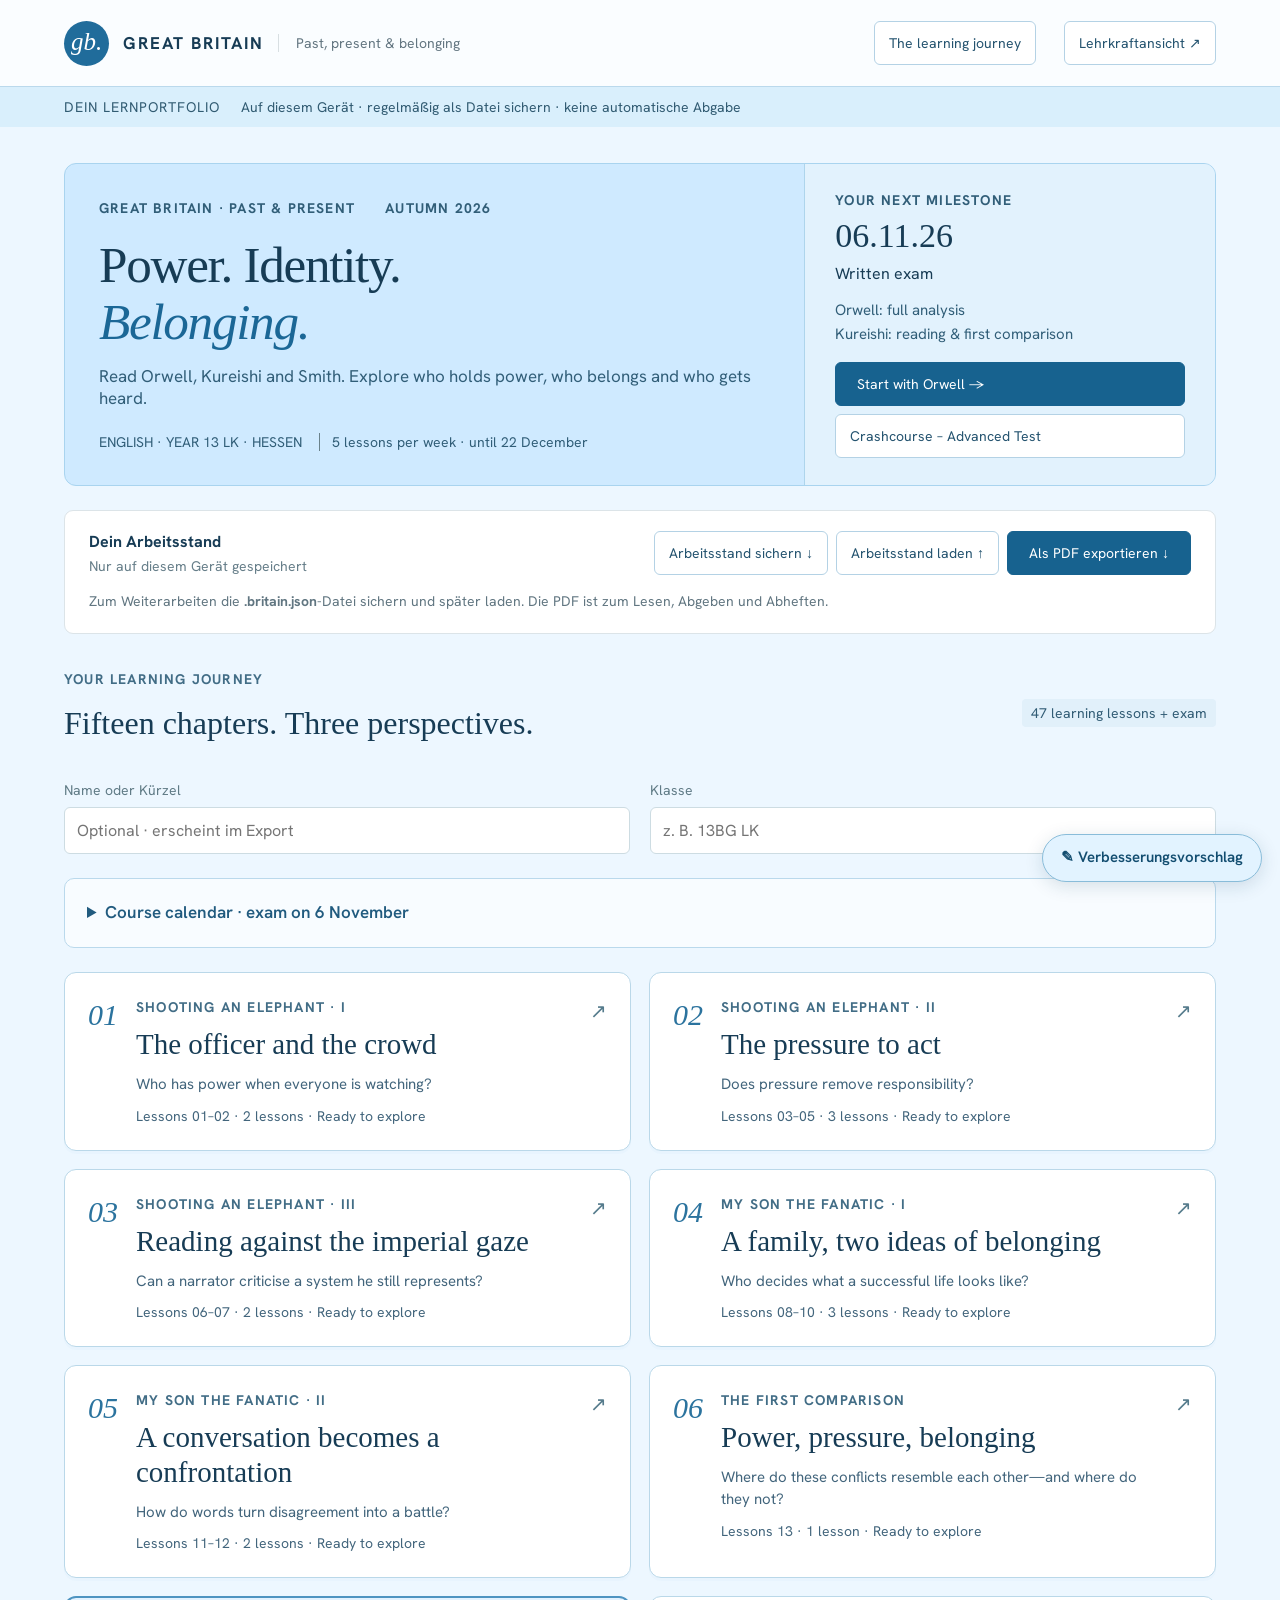
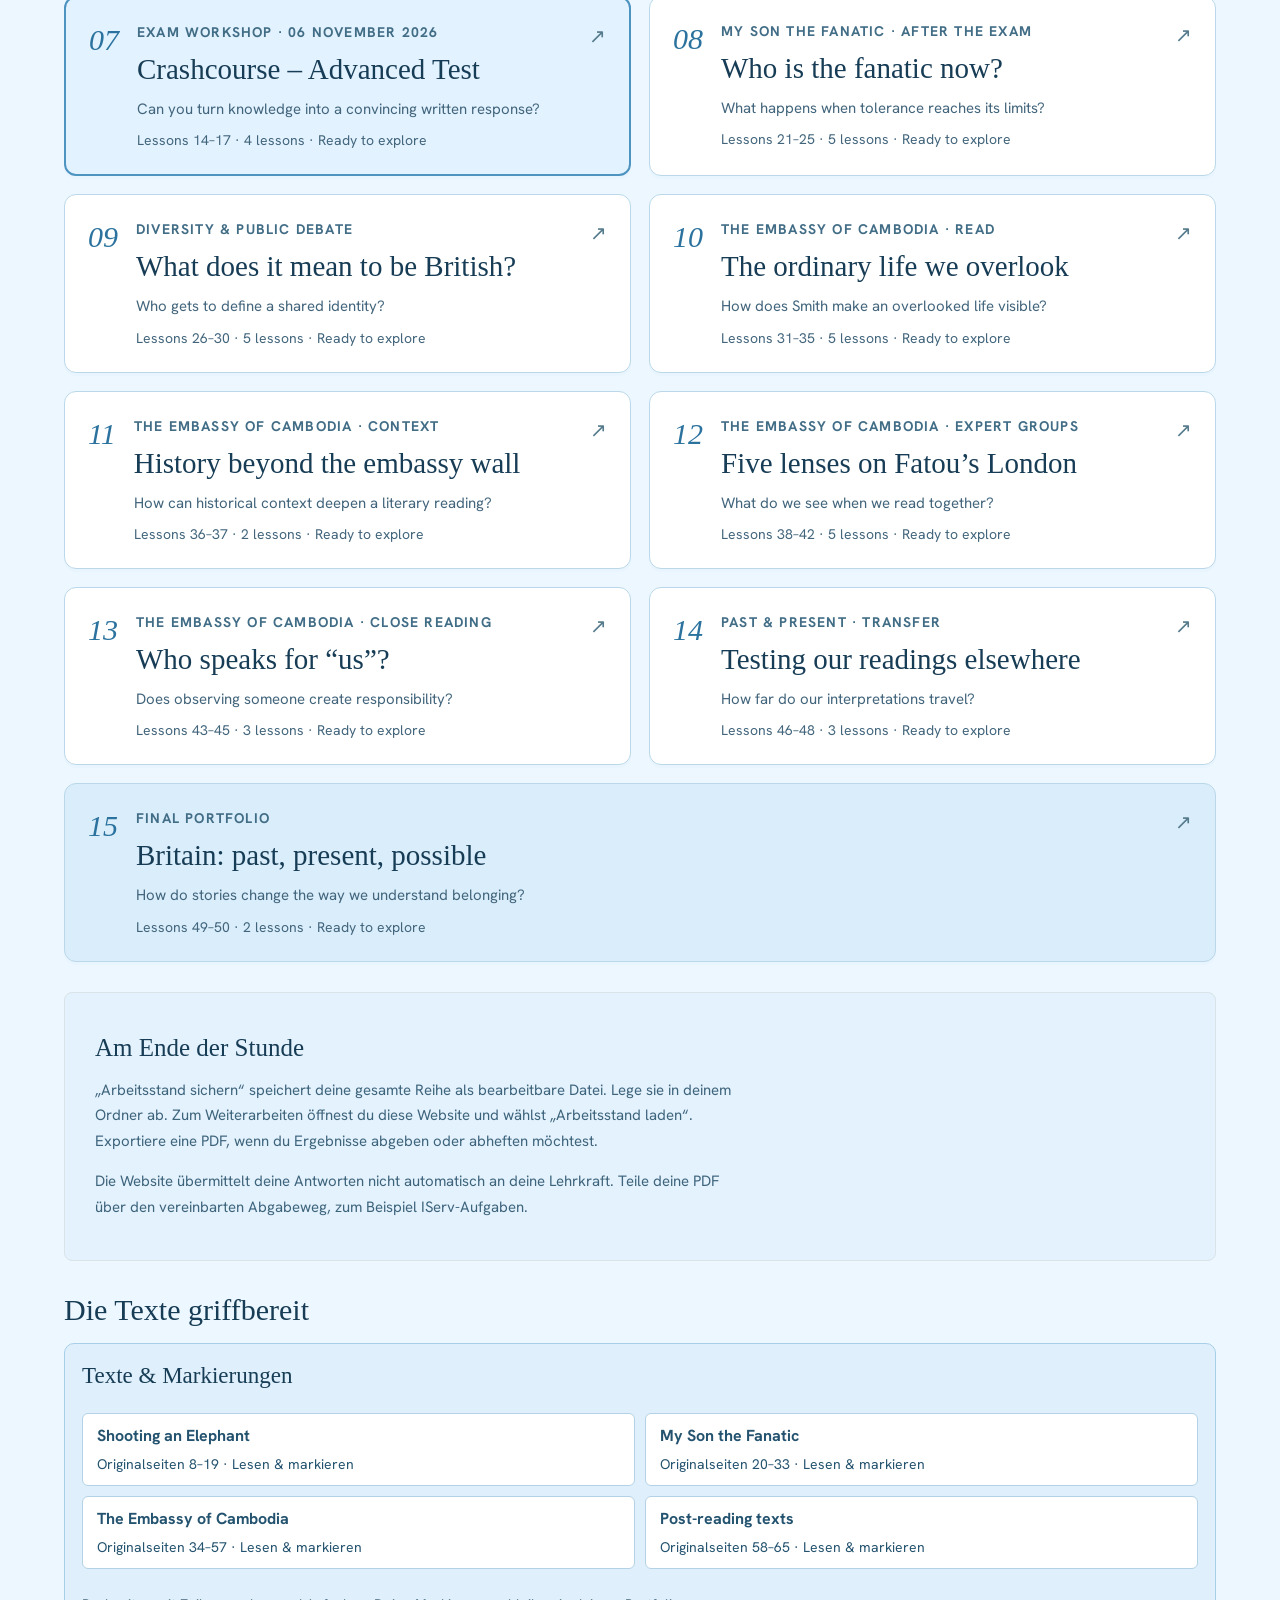
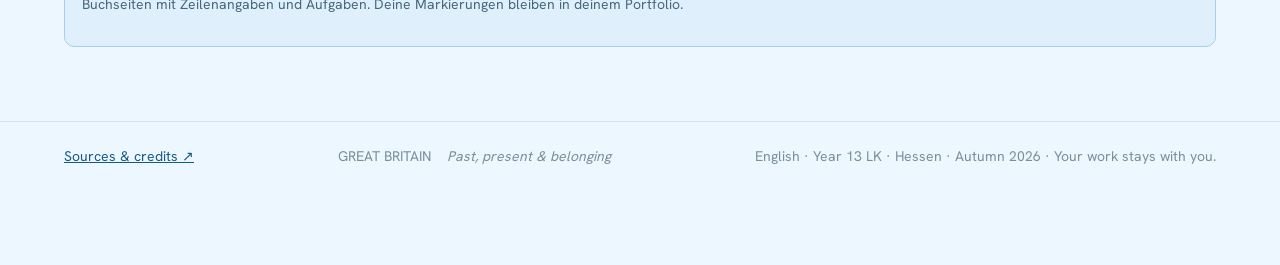
==== commit 664c91da: "Add improvement suggestions and protected text download" ====
--- a/index.html
+++ b/index.html
@@ -1,5 +1,5 @@
 <!doctype html>
-<html lang="en"><head><meta charset="utf-8"><meta name="viewport" content="width=device-width,initial-scale=1"><title>Great Britain · Past, present & belonging</title><meta name="description" content="English Year 13 LK: Orwell, Kureishi and Smith. Personal learning portfolio and advanced exam workshop."><link rel="icon" href="data:image/svg+xml,%3Csvg xmlns='http://www.w3.org/2000/svg' viewBox='0 0 40 40'%3E%3Crect width='40' height='40' rx='10' fill='%2317638f'/%3E%3Ctext x='20' y='29' text-anchor='middle' font-size='29' fill='%23fff' font-family='Georgia'%3Eg%3C/text%3E%3C/svg%3E"><link rel="stylesheet" href="style.css"><link rel="stylesheet" href="course.css?v=20261002-1"></head><body><a class="skip-link" href="#overview">Skip to learning journey</a>
+<html lang="en"><head><meta charset="utf-8"><meta name="viewport" content="width=device-width,initial-scale=1"><title>Great Britain · Past, present & belonging</title><meta name="description" content="English Year 13 LK: Orwell, Kureishi and Smith. Personal learning portfolio and advanced exam workshop."><link rel="icon" href="data:image/svg+xml,%3Csvg xmlns='http://www.w3.org/2000/svg' viewBox='0 0 40 40'%3E%3Crect width='40' height='40' rx='10' fill='%2317638f'/%3E%3Ctext x='20' y='29' text-anchor='middle' font-size='29' fill='%23fff' font-family='Georgia'%3Eg%3C/text%3E%3C/svg%3E"><link rel="stylesheet" href="style.css"><link rel="stylesheet" href="course.css?v=20261023-1"><link rel="stylesheet" href="suggestions.css?v=20261023-1"></head><body><a class="skip-link" href="#overview">Skip to learning journey</a>
 <header><a class="brand" href="#overview" aria-label="Great Britain course overview"><span class="brandmark">gb.</span><strong>GREAT BRITAIN</strong><span class="brand-sub">Past, present & belonging</span></a><div class="header-right"><button id="overview-link" class="quiet">The learning journey</button><button id="role" class="quiet">Lehrkraftansicht ↗</button></div></header>
 <div class="demo" lang="de">DEIN LERNPORTFOLIO <span>Auf diesem Gerät · regelmäßig als Datei sichern · keine automatische Abgabe</span></div>
 <main id="student">
@@ -16,5 +16,5 @@
 <dialog id="pdf-dialog" lang="de" aria-labelledby="pdf-title"><h2 id="pdf-title">Dein Portfolio als PDF</h2><p>Die PDF enthält deine Antworten, Notizen und Rückmeldungen. Sie wird auf diesem Gerät erstellt.</p><label for="pdf-scope">Umfang</label><select id="pdf-scope"><option value="all">Gesamte Reihe</option><option value="current">Aktuelles Kapitel</option></select><p class="source">Auf dem iPad: PDF öffnen → Teilen → „In Dateien sichern“. Zum späteren Bearbeiten zusätzlich „Arbeitsstand sichern“ verwenden.</p><div class="dialog-actions"><button class="quiet" id="cancel-pdf">Abbrechen</button><button class="primary" id="create-pdf">PDF erstellen</button></div><p id="pdf-status" role="status"></p></dialog>
 <input id="work-file" type="file" accept=".json,.britain.json,application/json" hidden>
 <footer><a href="sources.html" target="_blank" rel="noopener">Sources & credits ↗</a><span>GREAT BRITAIN <i>Past, present & belonging</i></span><span>English · Year 13 LK · Hessen · Autumn 2026 · Your work stays with you.</span></footer><div class="toast" id="toast" role="status" hidden></div>
-<script src="jspdf.umd.min.js"></script><script src="course.js"></script><script src="learning-data.js?v=20261002-1"></script><script src="ai-config.js?v=20261002-1"></script><script src="learning-extras.js?v=20261002-1"></script><script src="portfolio.js?v=20261002-1"></script><script src="app.js?v=20261002-1"></script><script src="reader.js"></script>
-</body></html>
+<script src="jspdf.umd.min.js"></script><script src="course.js?v=20261023-1"></script><script src="learning-data.js?v=20261002-1"></script><script src="ai-config.js?v=20261002-2"></script><script src="learning-extras.js?v=20261002-1"></script><script src="portfolio.js?v=20261002-1"></script><script src="app.js?v=20261002-1"></script><script src="reader.js"></script>
+<script src="suggestions.js?v=20261023-1"></script></body></html>
--- a/course.css
+++ b/course.css
@@ -16,3 +16,6 @@
 #reader-quick-links{display:flex;flex-wrap:wrap;gap:8px;margin:0 0 20px}#reader-quick-links button{font-size:14px;min-height:46px;text-align:left}#reader-quick-links{display:none}@media(max-width:900px){#reader-quick-links{display:flex}}
 /* October additions: touch-friendly checks and shared consolidation. */
 .reading-quiz,.plenary-card{margin:2rem 0;padding:1.4rem;border:1px solid #9bc8df;border-radius:16px;background:#eef8ff}.reading-quiz fieldset{border:0;border-top:1px solid #c4deed;margin:1.1rem 0;padding:1rem 0}.reading-quiz legend{font-weight:650;padding:.4rem 0;line-height:1.5}.quiz-option{display:flex;align-items:flex-start;gap:.75rem;padding:.65rem;border-radius:8px;cursor:pointer}.quiz-option:hover{background:#dceffc}.quiz-option input{flex:0 0 auto;margin-top:.3rem;width:20px;height:20px}.reading-quiz select{width:100%;max-width:100%;white-space:normal;min-height:48px}.quiz-explanation{padding:.8rem;border-left:4px solid #38768b;background:white}.quiz-explanation span{display:block;margin-top:.4rem}.quiz-explanation.retry{border-color:#b57322}.plenary-dialog{width:min(920px,95vw);max-height:92dvh;padding:1.5rem;border:1px solid #9bc8df;border-radius:18px;background:#f4fbff;overflow:auto}.plenary-header{display:flex;justify-content:space-between;align-items:start;gap:1rem}.plenary-header h2{margin:.5rem 0}.plenary-dialog textarea{min-height:140px;width:100%;box-sizing:border-box}.plenary-dialog select{max-width:100%;min-height:48px}.plenary-shortcut{width:100%;margin-top:1rem}.ai-panel{margin:1rem 0;border:1px solid #bad4e5;padding:1rem;border-radius:10px;background:#f2f9fd;font-size:.92rem}.ai-panel summary{cursor:pointer;font-weight:650}.ai-code{display:block;margin:.5rem 0;width:min(100%,360px);min-height:44px}.ai-panel .check{align-items:start}.ai-feedback .review-text{white-space:pre-wrap;overflow-wrap:anywhere}.ai-feedback:empty{display:none}@media(max-width:600px){.reading-quiz,.plenary-card{padding:1rem}.plenary-header{display:block}.plenary-dialog{padding:1rem}.plenary-dialog .actions{display:flex;flex-wrap:wrap}}
+
+/* Display the unchanged source scan at its cartoon region, including its caption and credit. */
+.lesson-cartoon{margin:24px 0}.cartoon-image-link{display:block;border:1px solid #abcde1;background:white;border-radius:8px;overflow:hidden}.cartoon-image-link:focus-visible{outline:3px solid #17638f;outline-offset:4px}.cartoon-frame{display:block;position:relative;aspect-ratio:893/524;overflow:hidden}.cartoon-frame img{position:absolute;width:133.3707%;max-width:none;height:auto;max-height:none;left:-12.4300%;top:-181.8702%;border-radius:0}.lesson-cartoon figcaption{font-size:14px;line-height:1.6;color:#45677f;margin-top:9px}.lesson-cartoon figcaption a{display:inline-block;padding:8px 0}
--- a/suggestions.css
+++ b/suggestions.css
@@ -0,0 +1,7 @@
+.suggestion-launch{position:fixed;right:max(18px,env(safe-area-inset-right));bottom:max(18px,env(safe-area-inset-bottom));z-index:60;border:1px solid #89bcd9;background:#e2f3ff;color:#124d70;box-shadow:0 4px 18px #173c5526;border-radius:24px;padding:13px 18px;font:600 15px/1.3 Hanken,Arial,sans-serif;min-height:48px;cursor:pointer}
+.suggestion-launch:hover{background:#cceaff}.suggestion-launch:focus-visible,#suggestion-dialog :focus-visible{outline:3px solid #17638f;outline-offset:3px}
+#suggestion-dialog{box-sizing:border-box;width:min(530px,calc(100vw - 24px));max-height:calc(100dvh - 32px);padding:24px;border:1px solid #99c8e5;border-radius:18px;background:#f5fbff;color:#173c55;overflow:auto}
+#suggestion-dialog::backdrop{background:#183c5570}#suggestion-dialog .suggestion-heading{display:flex;align-items:flex-start;gap:12px;justify-content:space-between}#suggestion-dialog h2{font-size:27px;margin:0;line-height:1.15}#suggestion-dialog .suggestion-close{background:transparent;border:0;color:#174a69;font-size:28px;min-width:44px;min-height:44px;cursor:pointer;padding:0}#suggestion-dialog p{font-size:16px;line-height:1.5;margin:12px 0}#suggestion-dialog label{display:block;font-size:16px;font-weight:600;margin:16px 0 7px}#suggestion-dialog textarea,#suggestion-dialog input{box-sizing:border-box;width:100%;border:1px solid #93bbd3;border-radius:8px;background:white;padding:12px;font:17px/1.5 Hanken,Arial,sans-serif;color:#173c55}#suggestion-dialog textarea{min-height:150px;resize:vertical}#suggestion-dialog small{display:block;text-align:right;font-size:13px}#suggestion-dialog .suggestion-privacy{font-size:13px;color:#486779}#suggestion-dialog .suggestion-context{font-size:13px;background:#e1f0fb;padding:8px 10px;border-radius:6px;overflow-wrap:anywhere}#suggestion-dialog .suggestion-send{background:#17638f;color:white;border:0;border-radius:8px;padding:13px 18px;font:600 16px Hanken,Arial;cursor:pointer;min-height:46px}#suggestion-dialog .suggestion-send:disabled{opacity:.6;cursor:wait}#suggestion-dialog .suggestion-status{font-size:15px;font-weight:600}#suggestion-dialog .suggestion-teacher{font-size:13px;color:#17638f;display:inline-block;margin-top:8px}
+body{padding-bottom:75px}.suggestion-admin{max-width:850px;margin:auto;padding:35px 24px 100px}.suggestion-admin input{font-size:17px;padding:12px;border:1px solid #93bbd3;border-radius:8px;width:min(100%,400px);box-sizing:border-box}.suggestion-admin label{display:block;margin:16px 0 8px}.suggestion-admin button{margin:12px 8px 12px 0}.suggestion-admin pre{font:15px/1.6 Hanken,Arial,sans-serif;white-space:pre-wrap;overflow-wrap:anywhere;background:#edf7ff;border:1px solid #b9d9ec;border-radius:12px;padding:22px}.suggestion-admin .admin-note{font-size:15px;line-height:1.6}.suggestion-admin h1{font-size:clamp(30px,5vw,45px)}
+@media(max-width:600px){.suggestion-launch{right:12px;bottom:max(12px,env(safe-area-inset-bottom));font-size:13px;padding:12px 15px}#suggestion-dialog{padding:19px}#suggestion-dialog h2{font-size:24px}}
+@media print{.suggestion-launch,#suggestion-dialog{display:none!important}body{padding-bottom:0}}
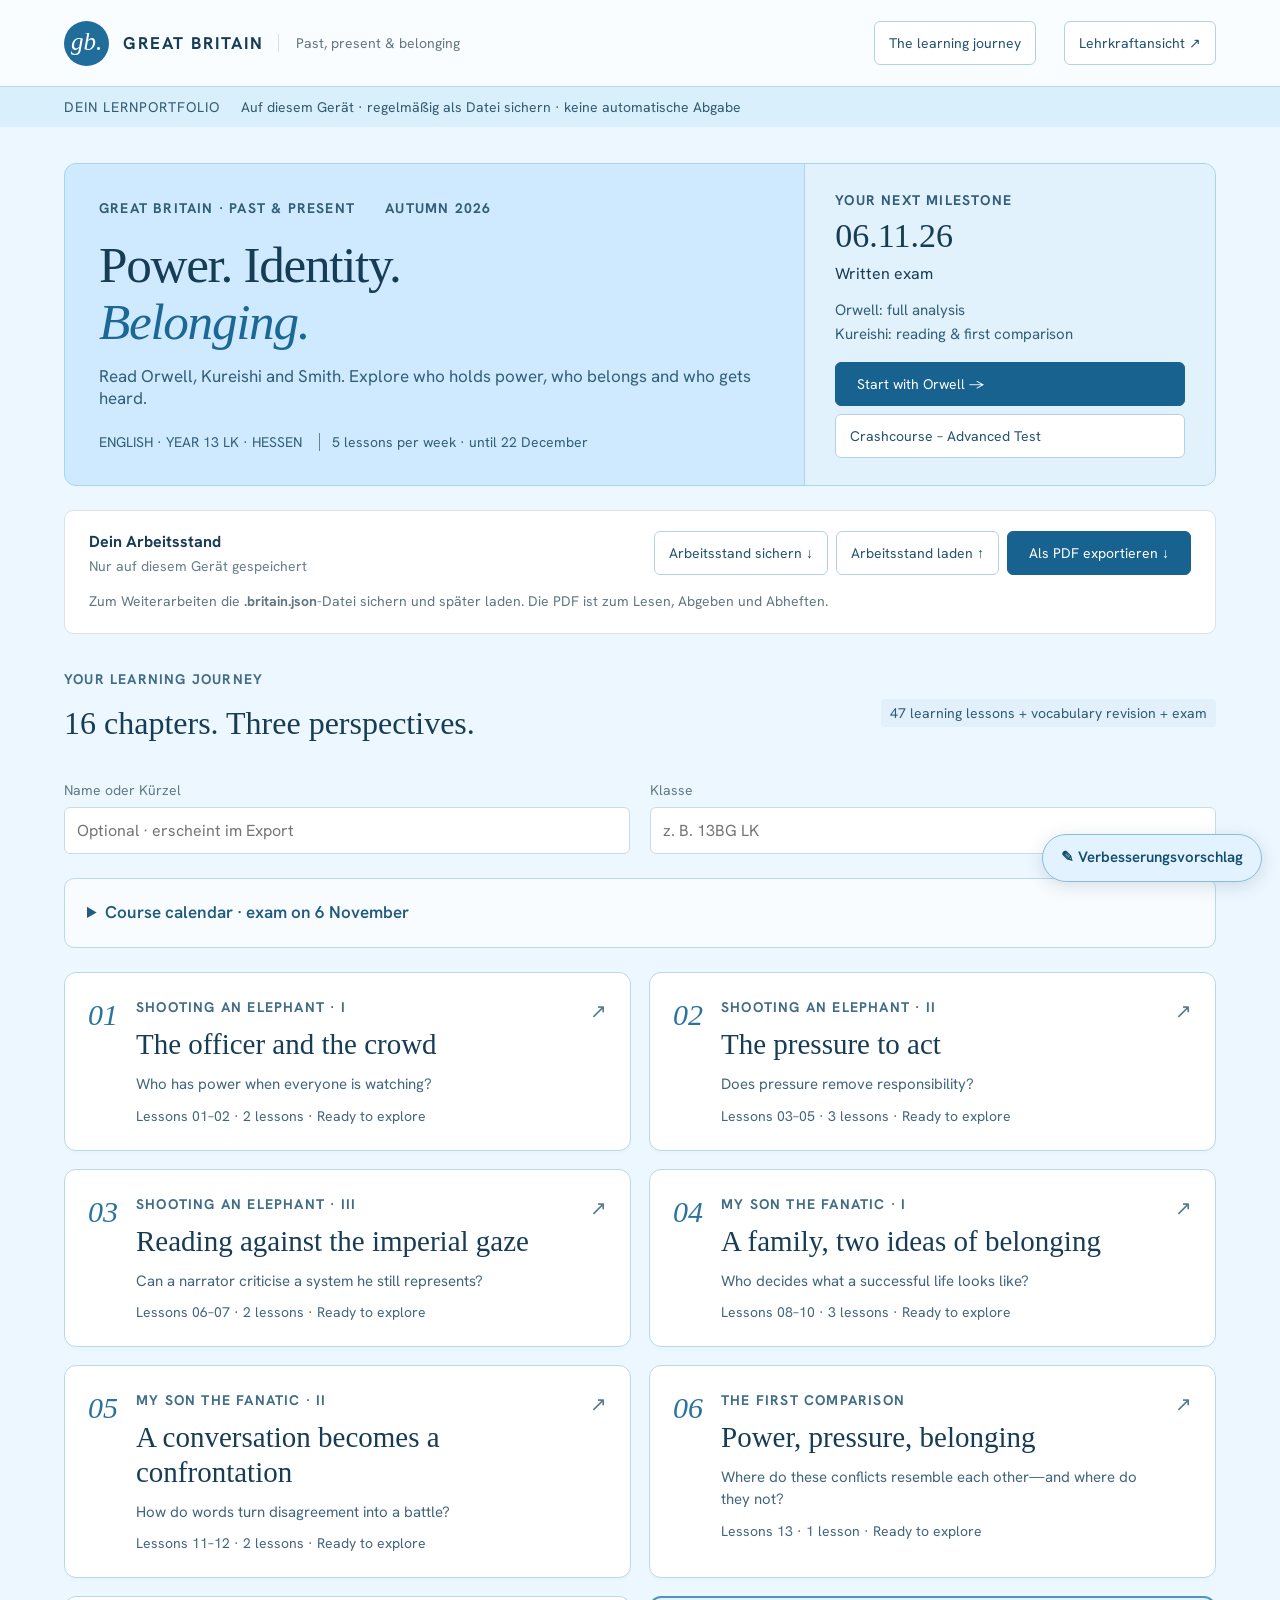
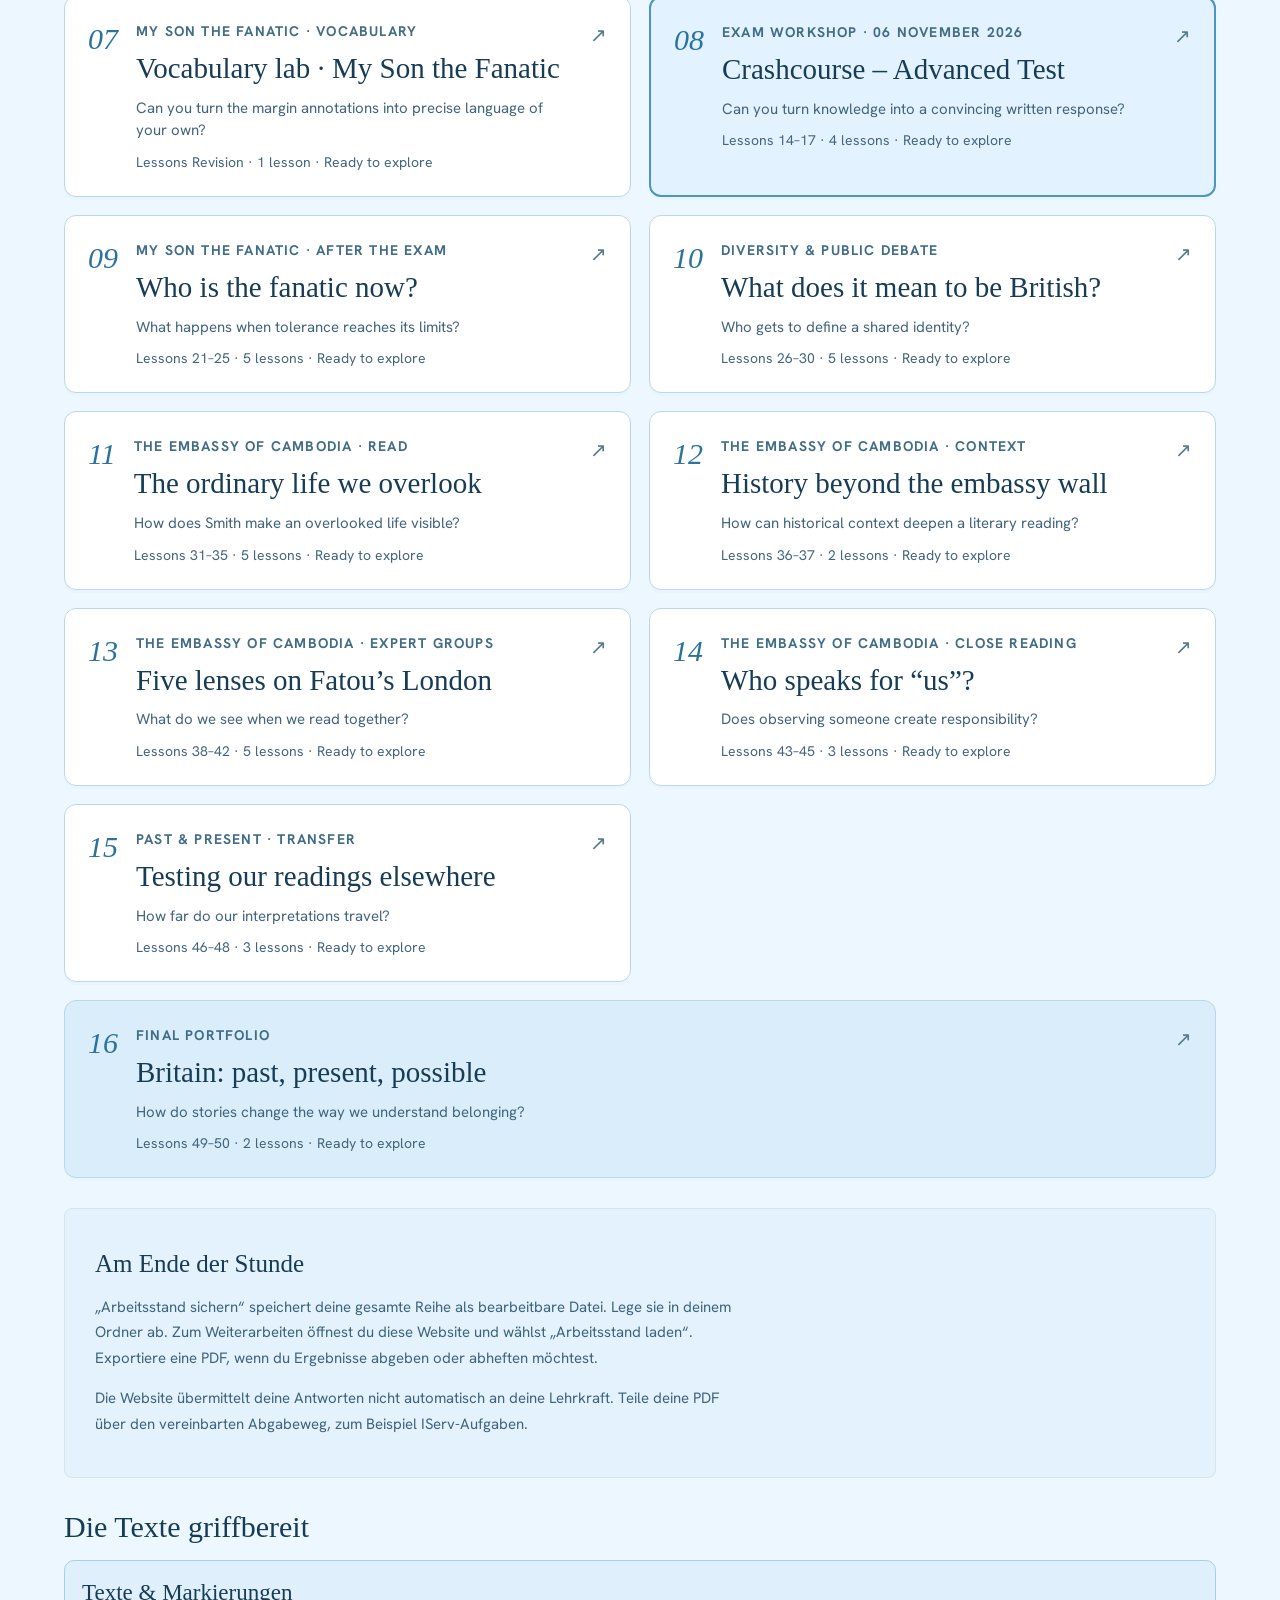
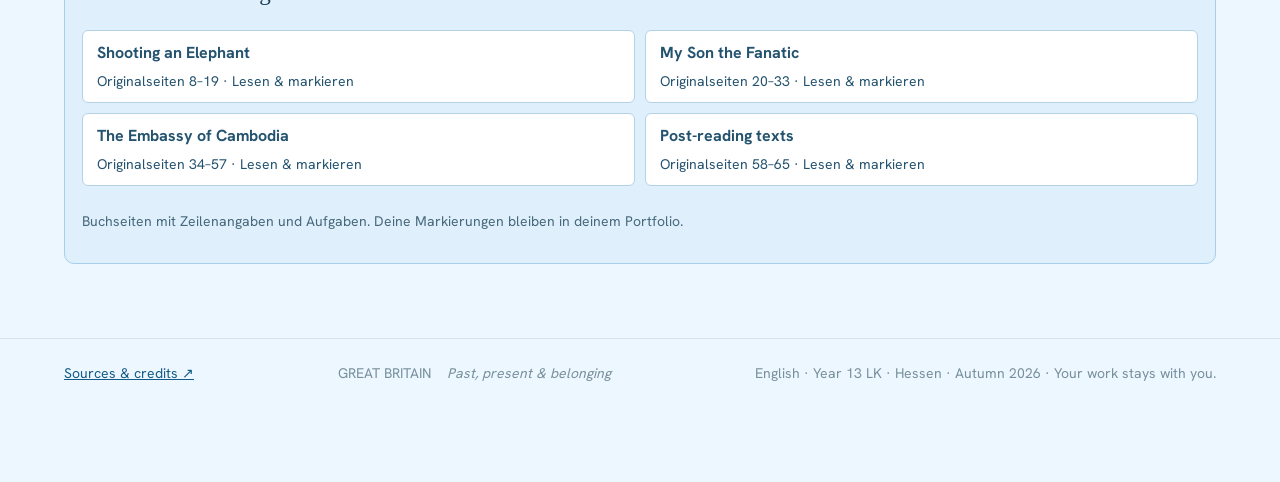
==== commit 0b0d1264: "Integrate vocabulary revision before the exam crashcourse" ====
--- a/index.html
+++ b/index.html
@@ -16,5 +16,5 @@
 <dialog id="pdf-dialog" lang="de" aria-labelledby="pdf-title"><h2 id="pdf-title">Dein Portfolio als PDF</h2><p>Die PDF enthält deine Antworten, Notizen und Rückmeldungen. Sie wird auf diesem Gerät erstellt.</p><label for="pdf-scope">Umfang</label><select id="pdf-scope"><option value="all">Gesamte Reihe</option><option value="current">Aktuelles Kapitel</option></select><p class="source">Auf dem iPad: PDF öffnen → Teilen → „In Dateien sichern“. Zum späteren Bearbeiten zusätzlich „Arbeitsstand sichern“ verwenden.</p><div class="dialog-actions"><button class="quiet" id="cancel-pdf">Abbrechen</button><button class="primary" id="create-pdf">PDF erstellen</button></div><p id="pdf-status" role="status"></p></dialog>
 <input id="work-file" type="file" accept=".json,.britain.json,application/json" hidden>
 <footer><a href="sources.html" target="_blank" rel="noopener">Sources & credits ↗</a><span>GREAT BRITAIN <i>Past, present & belonging</i></span><span>English · Year 13 LK · Hessen · Autumn 2026 · Your work stays with you.</span></footer><div class="toast" id="toast" role="status" hidden></div>
-<script src="jspdf.umd.min.js"></script><script src="course.js?v=20261023-1"></script><script src="learning-data.js?v=20261002-1"></script><script src="ai-config.js?v=20261002-2"></script><script src="learning-extras.js?v=20261002-1"></script><script src="portfolio.js?v=20261002-1"></script><script src="app.js?v=20261002-1"></script><script src="reader.js"></script>
-<script src="suggestions.js?v=20261023-1"></script></body></html>
+<script src="jspdf.umd.min.js"></script><script src="course.js?v=20261023-1"></script><script src="learning-data.js?v=20261002-1"></script><script src="ai-config.js?v=20261002-2"></script><script src="learning-extras.js?v=20261030-1"></script><script src="vocabulary.js?v=20261030-1"></script><script src="portfolio.js?v=20261030-1"></script><script src="app.js?v=20261030-1"></script><script src="reader.js?v=20261030-1"></script>
+<script src="suggestions.js?v=20261023-3"></script></body></html>
